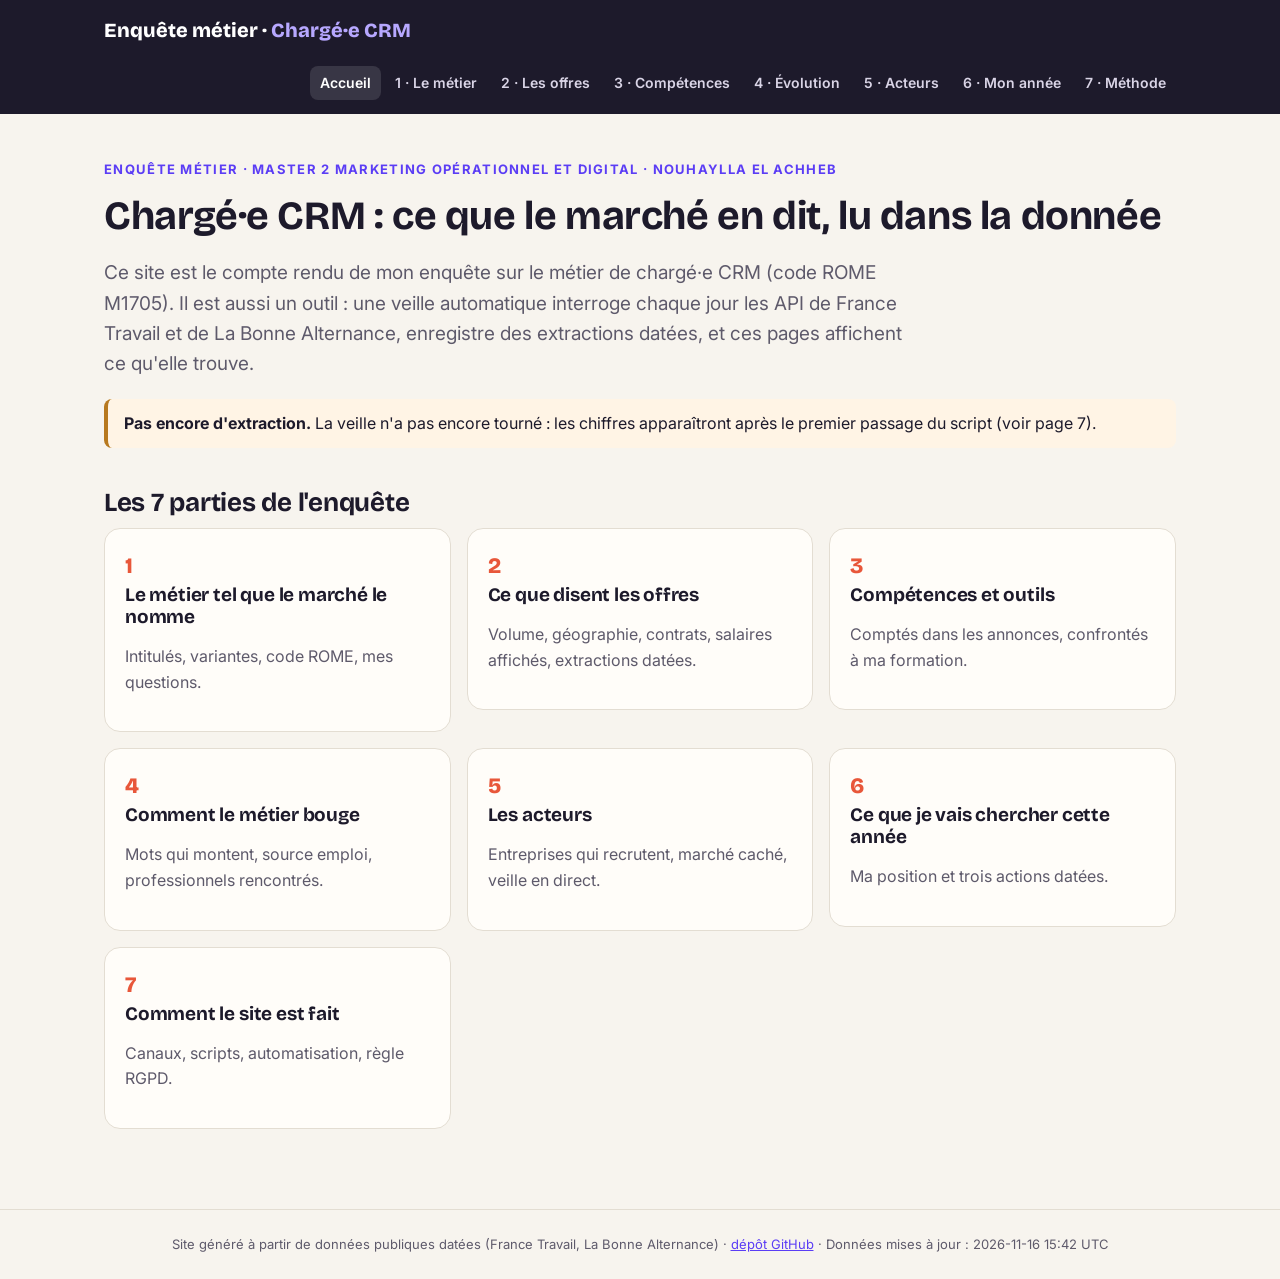
==== docs/index.html @ 44a3c21b "Site d'enquête métier Chargé·e CRM + veille automatique - scripts de collecte (France Travail, La Bo" ====
<!DOCTYPE html>
<html lang="fr"><head><meta charset="UTF-8"><meta name="viewport" content="width=device-width, initial-scale=1">
<title>Accueil · Enquête métier Chargé·e CRM</title>
<link rel="preconnect" href="https://fonts.googleapis.com">
<link href="https://fonts.googleapis.com/css2?family=Bricolage+Grotesque:wght@700;800&family=Inter:wght@400;600;700&display=swap" rel="stylesheet">
<link rel="stylesheet" href="assets/style.css">
</head><body data-page="index"><main>

<p class="kicker">Enquête métier · Master 2 Marketing opérationnel et digital · Nouhaylla El Achheb</p>
<h1>Chargé·e CRM : ce que le marché en dit, lu dans la donnée</h1>
<p class="lead">Ce site est le compte rendu de mon enquête sur le métier de chargé·e CRM (code ROME M1705). Il est aussi un outil : une veille automatique interroge chaque jour les API de France Travail et de La Bonne Alternance, enregistre des extractions datées, et ces pages affichent ce qu'elle trouve.</p>
<div id="chiffres"></div>
<h2>Les 7 parties de l'enquête</h2>
<div class="grid g3 home-nav">
<a href="metier.html"><div class="card"><div class="n">1</div><h3>Le métier tel que le marché le nomme</h3><p class="muted">Intitulés, variantes, code ROME, mes questions.</p></div></a>
<a href="offres.html"><div class="card"><div class="n">2</div><h3>Ce que disent les offres</h3><p class="muted">Volume, géographie, contrats, salaires affichés, extractions datées.</p></div></a>
<a href="competences.html"><div class="card"><div class="n">3</div><h3>Compétences et outils</h3><p class="muted">Comptés dans les annonces, confrontés à ma formation.</p></div></a>
<a href="evolution.html"><div class="card"><div class="n">4</div><h3>Comment le métier bouge</h3><p class="muted">Mots qui montent, source emploi, professionnels rencontrés.</p></div></a>
<a href="acteurs.html"><div class="card"><div class="n">5</div><h3>Les acteurs</h3><p class="muted">Entreprises qui recrutent, marché caché, veille en direct.</p></div></a>
<a href="plan.html"><div class="card"><div class="n">6</div><h3>Ce que je vais chercher cette année</h3><p class="muted">Ma position et trois actions datées.</p></div></a>
<a href="methode.html"><div class="card"><div class="n">7</div><h3>Comment le site est fait</h3><p class="muted">Canaux, scripts, automatisation, règle RGPD.</p></div></a>
</div>

</main><script src="assets/app.js"></script></body></html>
---- docs/assets/style.css ----
:root{--ink:#1d1a2b;--muted:#5e5a6b;--paper:#f7f4ee;--card:#fffdf9;--line:#e3ddd2;--violet:#5b3df5;--violet-soft:#ece8ff;--coral:#e8573a;--green:#0f8a5c;--amber:#b7791f}
*{box-sizing:border-box}
body{margin:0;background:var(--paper);color:var(--ink);font-family:Inter,system-ui,sans-serif;font-size:16px;line-height:1.6}
h1,h2,h3{font-family:"Bricolage Grotesque",Inter,sans-serif;line-height:1.15;letter-spacing:-.01em}
a{color:var(--violet)}
header.site{background:var(--ink);color:#fff}
header.site .in{max-width:1120px;margin:0 auto;padding:14px 24px;display:flex;align-items:center;gap:20px;flex-wrap:wrap}
header.site .brand{font-family:"Bricolage Grotesque";font-weight:800;font-size:20px;color:#fff;text-decoration:none}
header.site .brand span{color:#b7a8ff}
nav.main{display:flex;gap:4px;flex-wrap:wrap;margin-left:auto}
nav.main a{color:#d9d4e6;text-decoration:none;padding:6px 10px;border-radius:8px;font-size:14px;font-weight:600}
nav.main a.on,nav.main a:hover{background:rgba(255,255,255,.12);color:#fff}
main{max-width:1120px;margin:0 auto;padding:32px 24px 80px}
.kicker{font-size:13px;font-weight:700;letter-spacing:.1em;text-transform:uppercase;color:var(--violet)}
h1{font-size:40px;margin:6px 0 10px}
.lead{font-size:19px;color:var(--muted);max-width:820px}
h2{font-size:26px;margin:40px 0 10px}
h3{font-size:19px;margin:0 0 8px}
.grid{display:grid;gap:16px}
.g2{grid-template-columns:repeat(2,1fr)}.g3{grid-template-columns:repeat(3,1fr)}.g4{grid-template-columns:repeat(4,1fr)}
.card{background:var(--card);border:1px solid var(--line);border-radius:16px;padding:20px}
.kpi .v{font-family:"Bricolage Grotesque";font-size:40px;font-weight:800;line-height:1}
.kpi .l{color:var(--muted);font-size:14px;margin-top:6px}
.src{margin-top:12px;font-size:13px;color:var(--muted);background:#f3efe7;border-radius:10px;padding:10px 12px;line-height:1.45}
.src b{color:var(--ink)}
.note{background:var(--violet-soft);border-left:4px solid var(--violet);padding:12px 16px;border-radius:8px;margin:16px 0}
.todo{background:#fff4e5;border-left:4px solid var(--amber);padding:12px 16px;border-radius:8px;margin:16px 0}
table{width:100%;border-collapse:collapse;font-size:14px}
th{text-align:left;font-size:12px;text-transform:uppercase;letter-spacing:.06em;color:var(--muted);border-bottom:2px solid var(--ink);padding:8px}
td{border-bottom:1px solid var(--line);padding:8px;vertical-align:top}
td:nth-child(4),td:nth-child(3){white-space:nowrap}
.pill{display:inline-block;font-size:12px;font-weight:700;padding:2px 9px;border-radius:20px;background:var(--violet-soft);color:var(--violet)}
.pill.no{background:#fde8e4;color:#b23a22}.pill.ok{background:#dcf3e8;color:var(--green)}.pill.mid{background:#fff1d6;color:var(--amber)}
.bar{display:flex;align-items:center;gap:10px;margin:6px 0;font-size:14px}
.bar .lab{width:42%;flex-shrink:0}
.bar .track{flex:1;background:#eee8dd;border-radius:6px;height:14px;overflow:hidden}
.bar .fill{height:100%;background:var(--violet);border-radius:6px}
.bar .num{width:96px;white-space:nowrap;text-align:right;font-variant-numeric:tabular-nums;color:var(--muted)}
.chart{position:relative;height:300px}
.home-nav a{display:block;text-decoration:none;color:inherit}
.home-nav .card:hover{border-color:var(--violet)}
.home-nav .n{font-family:"Bricolage Grotesque";font-weight:800;color:var(--coral);font-size:22px}
footer{border-top:1px solid var(--line);color:var(--muted);font-size:13px;text-align:center;padding:24px}
.muted{color:var(--muted)}
ol.actions li{margin-bottom:14px}
@media(max-width:860px){.g2,.g3,.g4{grid-template-columns:1fr}h1{font-size:30px}.bar .lab{width:50%}}
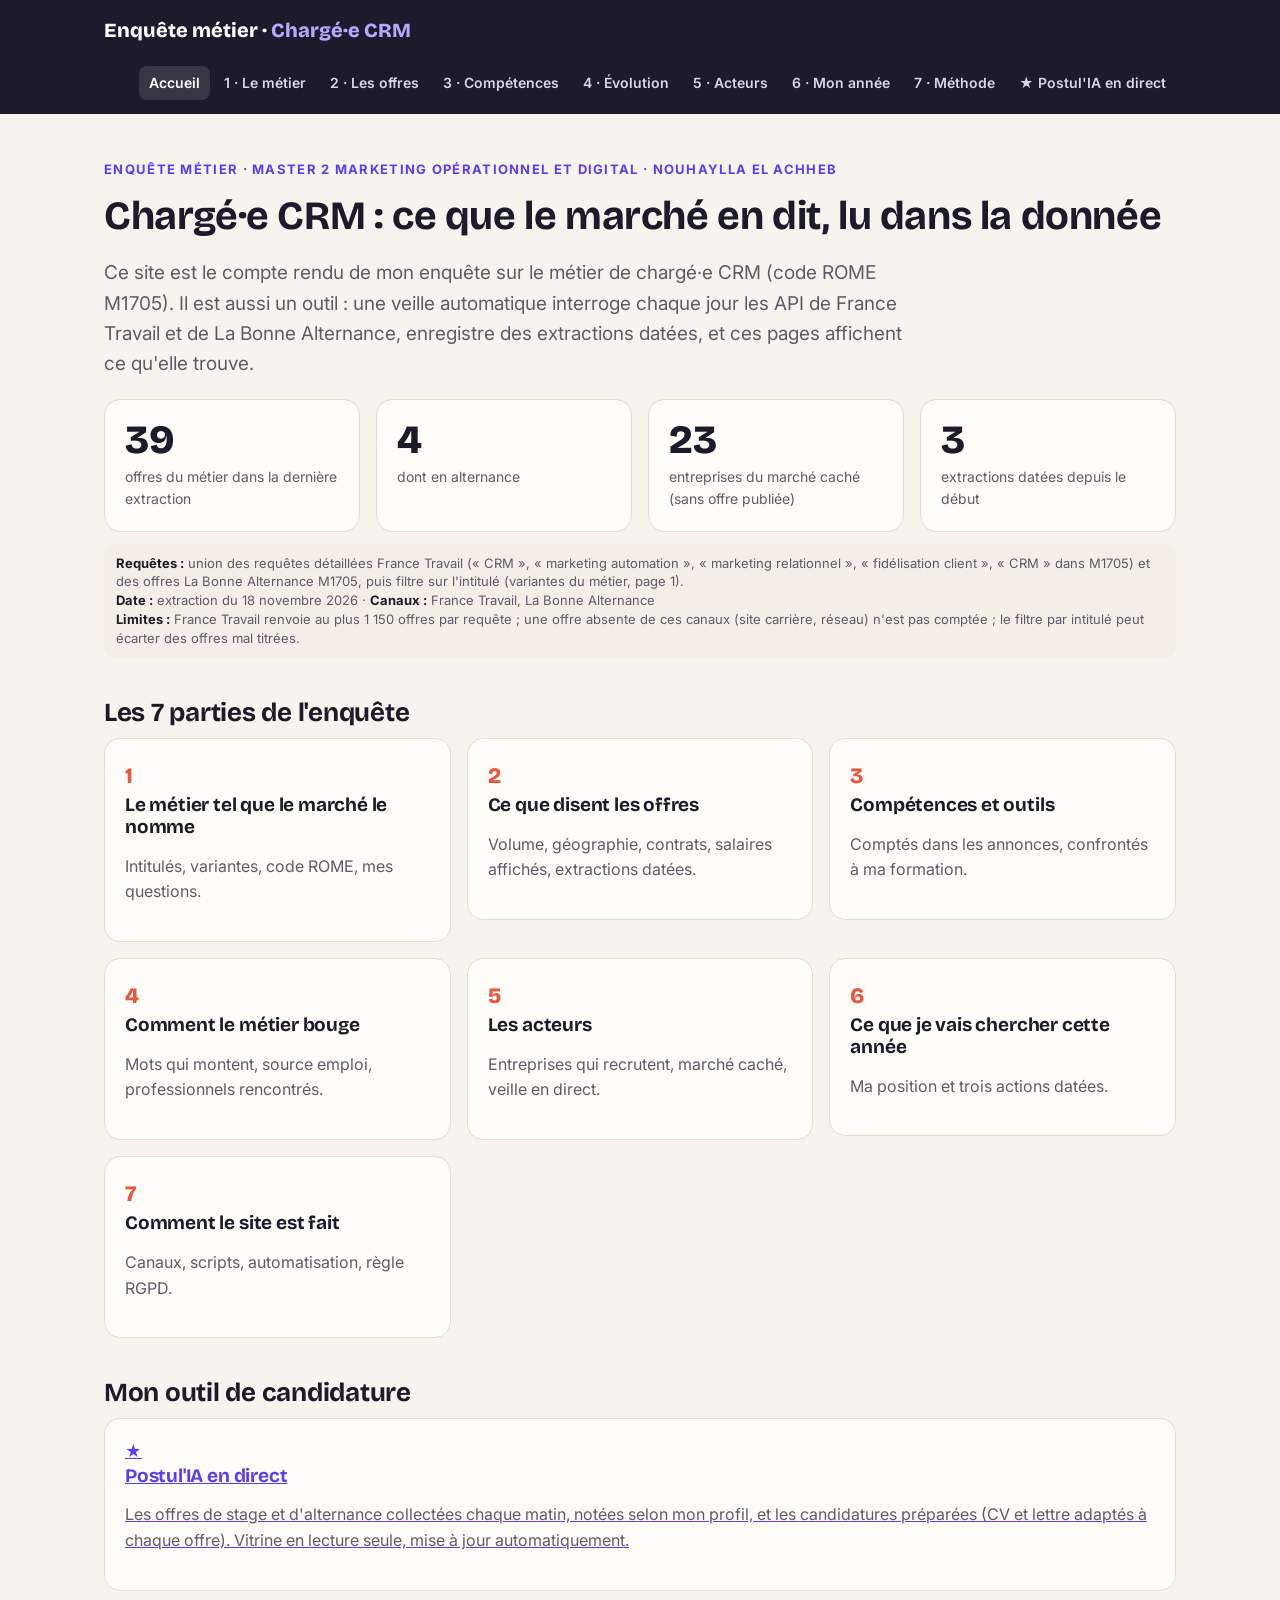
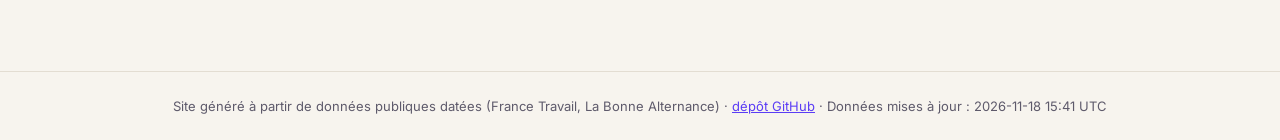
==== commit 990ded93: "Vitrine Postul'IA en direct (page postulia.html) Co-Authored-By: Claude Opus 5.5 <noreply@anthropic." ====
--- a/docs/index.html
+++ b/docs/index.html
@@ -20,5 +20,7 @@
 <a href="plan.html"><div class="card"><div class="n">6</div><h3>Ce que je vais chercher cette année</h3><p class="muted">Ma position et trois actions datées.</p></div></a>
 <a href="methode.html"><div class="card"><div class="n">7</div><h3>Comment le site est fait</h3><p class="muted">Canaux, scripts, automatisation, règle RGPD.</p></div></a>
 </div>
+<h2>Mon outil de candidature</h2>
+<a href="postulia.html"><div class="card"><div class="n">★</div><h3>Postul'IA en direct</h3><p class="muted">Les offres de stage et d'alternance collectées chaque matin, notées selon mon profil, et les candidatures préparées (CV et lettre adaptés à chaque offre). Vitrine en lecture seule, mise à jour automatiquement.</p></div></a>
 
 </main><script src="assets/app.js"></script></body></html>
